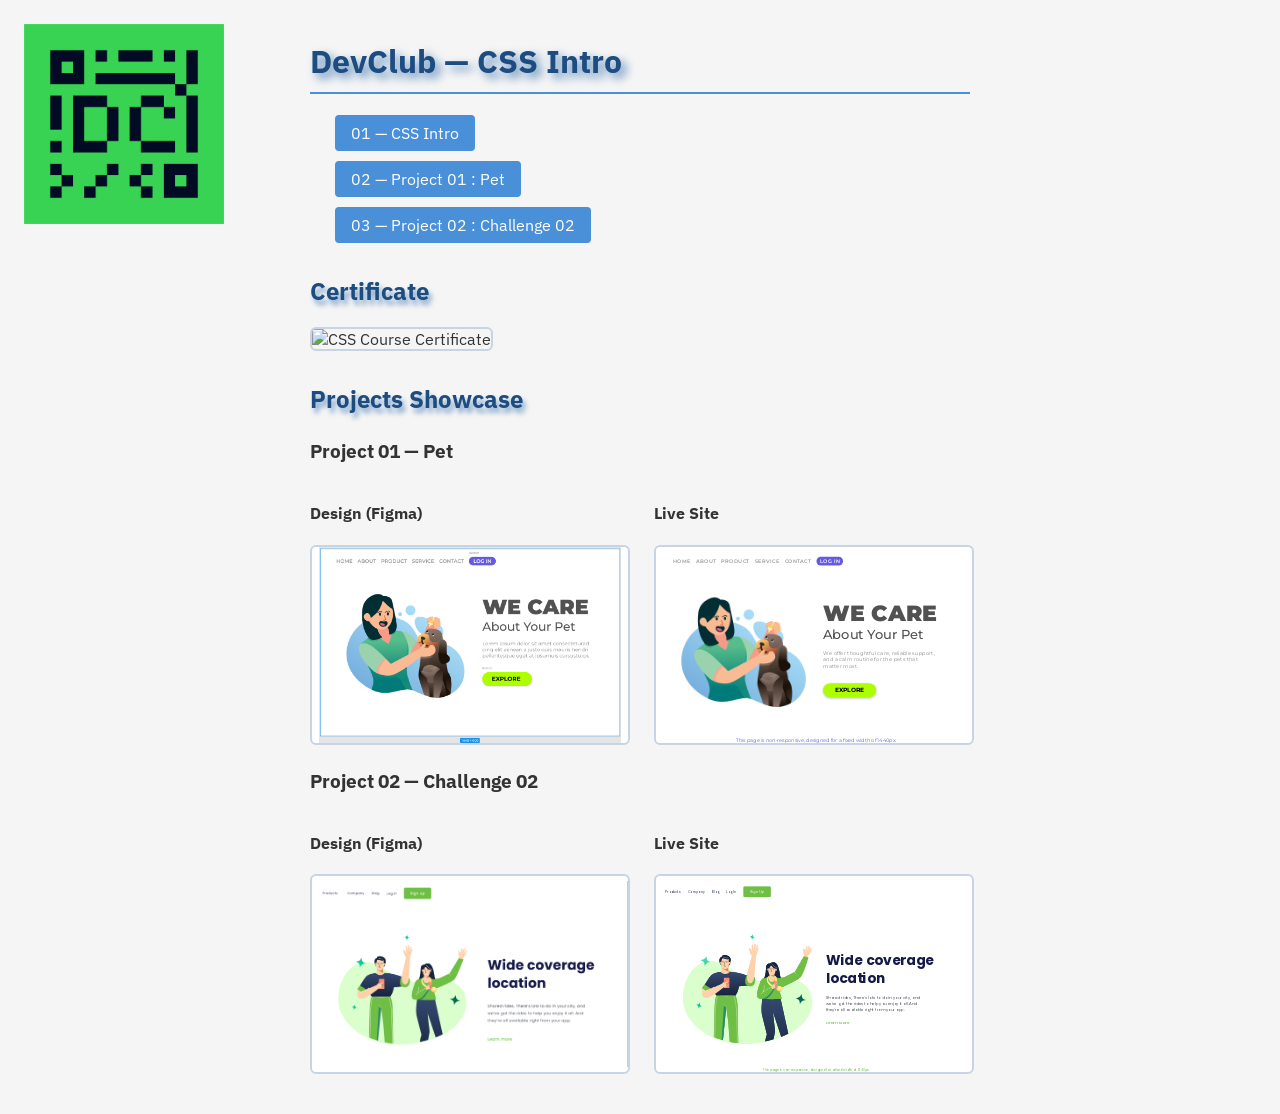
==== CSS/index.html @ 7fd3da43 "CSS Intro Finished awaiting the Certificate" ====
<!DOCTYPE html>
<html lang="en">
<head>
    <meta charset="UTF-8">
    <meta name="viewport" content="width=device-width, initial-scale=1.0">
    <title>DevClub - CSS Intro</title>

    <link rel="stylesheet" href="../CSS/style.css"> <!-- Link to external CSS file -->

    <style>
    </style>
</head>
<body>
    <h1>DevClub — CSS Intro</h1>

    <ul class="no-bullets">
        <li><a href="./01-CSS_Intro.html">01 — CSS Intro</a></li>
        <li><a href="../Standalone_projects/Project01-Pet/Index.html">02 — Project 01 : Pet</a></li>
        <li><a href="../Standalone_projects/Project02-Challenge02/index.html">03 — Project 02 : Challenge 02</a></li>
    </ul>

    <div class="certificate">
        <h2>Certificate</h2>
        <img src="../img/Certificado - CSS.png" alt="CSS Course Certificate">
    </div>

    <div class="projects-showcase">
        <h2>Projects Showcase</h2>
        
        <div class="project-item">
            <h3>Project 01 — Pet</h3>
            <div class="project-content">
                <div class="project-figma">
                    <h4>Design (Figma)</h4>
                    <img src="../Standalone_projects/Project01-Pet/img/FIGMA_Project01.png" alt="Project 01 Figma Design">
                </div>
                <div class="project-live">
                    <h4>Live Site</h4>
                    <div class="project-live-preview">
                        <iframe src="../Standalone_projects/Project01-Pet/Index.html" title="Project 01 - Pet"></iframe>
                    </div>
                </div>
            </div>
        </div>

        <div class="project-item">
            <h3>Project 02 — Challenge 02</h3>
            <div class="project-content">
                <div class="project-figma">
                    <h4>Design (Figma)</h4>
                    <!-- Add Figma embed or image here -->
                    <img src="../Standalone_projects/Project02-Challenge02/img/FIGMA_Project002.png" alt="Project 02 Figma Design">
                </div>
                <div class="project-live">
                    <h4>Live Site</h4>
                    <div class="project-live-preview">
                        <iframe src="../Standalone_projects/Project02-Challenge02/index.html" title="Project 02 - Challenge 02"></iframe>
                    </div>
                </div>
            </div>
        </div>
    </div>

        
</body>
</html>
---- CSS/style.css ----
@import url('https://fonts.googleapis.com/css2?family=IBM+Plex+Sans:wght@300;400;500;600;700&display=swap');

:root {
    --color-bg: #f5f5f5;
    --color-surface: #ffffff;
    --color-text: #333333;
    --color-primary: #1c4c80;
    --color-primary-accent: #4a90d9;
    --color-accent: #d4250e;
    --color-border: #c6d4e3;
}

* {
    /* Apply box-sizing to all elements */
    box-sizing: border-box;
    /* border-box ensures padding and border are included in the element's total width and height */
}

html {
    background-color: var(--color-bg);
    background-image: url("../img/logo-devclub.png");
    background-repeat: no-repeat;
    background-position: left 24px top 24px;
    background-size: 200px;
    background-attachment: fixed;
}
@media (max-width: 1150px) {
    html {
        background-position: center;
        background-size: min(100vw, 700px);

        background-image:
            linear-gradient(
                color-mix(in srgb, var(--color-bg) 94%, transparent),
                color-mix(in srgb, var(--color-bg) 94%, transparent)
            ),
            url("../img/logo-devclub.png");
    }
}

body {
    font-family: 'IBM Plex Sans', sans-serif;
    max-width: 700px;
    margin: 40px auto;
    padding: 0 20px;
    background: transparent;
    color: var(--color-text);
}
h1 {
    color: var(--color-primary);
    border-bottom: 2px solid var(--color-primary-accent);
    padding-bottom: 10px;
    text-shadow: 5px 5px 10px color-mix(in srgb, var(--color-primary) 40%, var(--color-primary-accent) 40%);
}
h2 {
    color: var(--color-primary);
    margin-top: 32px;
    text-shadow: 3px 5px 5px color-mix(in srgb, var(--color-primary) 30%, var(--color-primary-accent) 30%);
}
label {
    font-weight: bold;
    color: var(--color-primary);
    margin-top: 20px;
}
span {
    color: var(--color-accent) !important;
    font-weight: bold;
}
pre, .card {
    background: var(--color-surface);
    padding: 12px;
    border-radius: 6px;
    border: 1px solid var(--color-border);
    overflow-x: auto;
}
ul, ol {
    padding: 0;
}
:is(ul, ol) li {
    margin: 10px 25px;
}
a, button{
    display: inline-block;
    background: var(--color-primary-accent);
    color: var(--color-surface);
    padding: 8px 16px;
    border: none;
    border-radius: 4px;
    text-decoration: none;
    font-size: inherit;
    cursor: pointer;    
}
:is(a, button):hover {
    background: var(--color-primary);
}
iframe {
    width: 100%;
    height: 400px;
    border: none;
    margin-top: 20px;

}

/* viewport units demo */
.no-bullets {
    list-style-type: none;
    padding: 0;
}
.viewport-demo {
    margin: 20px 0 32px;
    padding: 16px;
    border: 2px solid var(--color-primary);
    border-radius: 8px;
    background: var(--color-surface);
}
.viewport-demo-grid {
    display: flex;
    gap: 16px;
    flex-wrap: wrap;
    align-items: flex-start;
}
.viewport-card {
    flex: 1 1 260px;
    padding: 16px;
    border-radius: 8px;
    border: 1px solid var(--color-border);
    background: color-mix(in srgb, var(--color-surface) 70%, var(--color-primary-accent) 30%);
}
.viewport-card h4 {
    margin-top: 0;
    color: var(--color-primary);
}
.viewport-box {
    display: grid;
    place-items: center;
    margin: 12px 0;
    min-width: 80px;
    min-height: 80px;
    border-radius: 8px;
    color: var(--color-surface);
    font-weight: bold;
}
.viewport-box-vmin {
    width: 20vmin;
    height: 20vmin;
    background: #3d8bfd;
}
.viewport-box-vmax {
    width: 20vmax;
    height: 20vmax;
    max-width: 100%;
    background: #f08c00;
}

/* certificate section */
.certificate {
    margin-top: 32px;
}
.certificate img {
    width: 100%;
    border: 2px solid var(--color-border);
    border-radius: 6px;
}

/* projects showcase */
.projects-showcase {
    margin-top: 32px;
}

.project-item {
    margin-top: 24px;
}

.project-content {
    display: grid;
    grid-template-columns: 320px 320px;
    gap: 24px;
    align-items: start;
}

.project-figma img,
.project-live-preview {
    width: 320px;
    height: 200px;
    border: 2px solid var(--color-border);
    border-radius: 6px;
    background: var(--color-surface);
}

.project-figma img {
    display: block;
    object-fit: contain;
}

.project-live-preview {
    overflow: hidden;
}

.project-live-preview iframe {
    width: 1440px;
    height: 900px;
    border: none;
    margin-top: 0;
    transform: scale(0.2222);
    transform-origin: top left;
}

@media (max-width: 720px) {
    .project-content {
        grid-template-columns: 320px;
    }
}
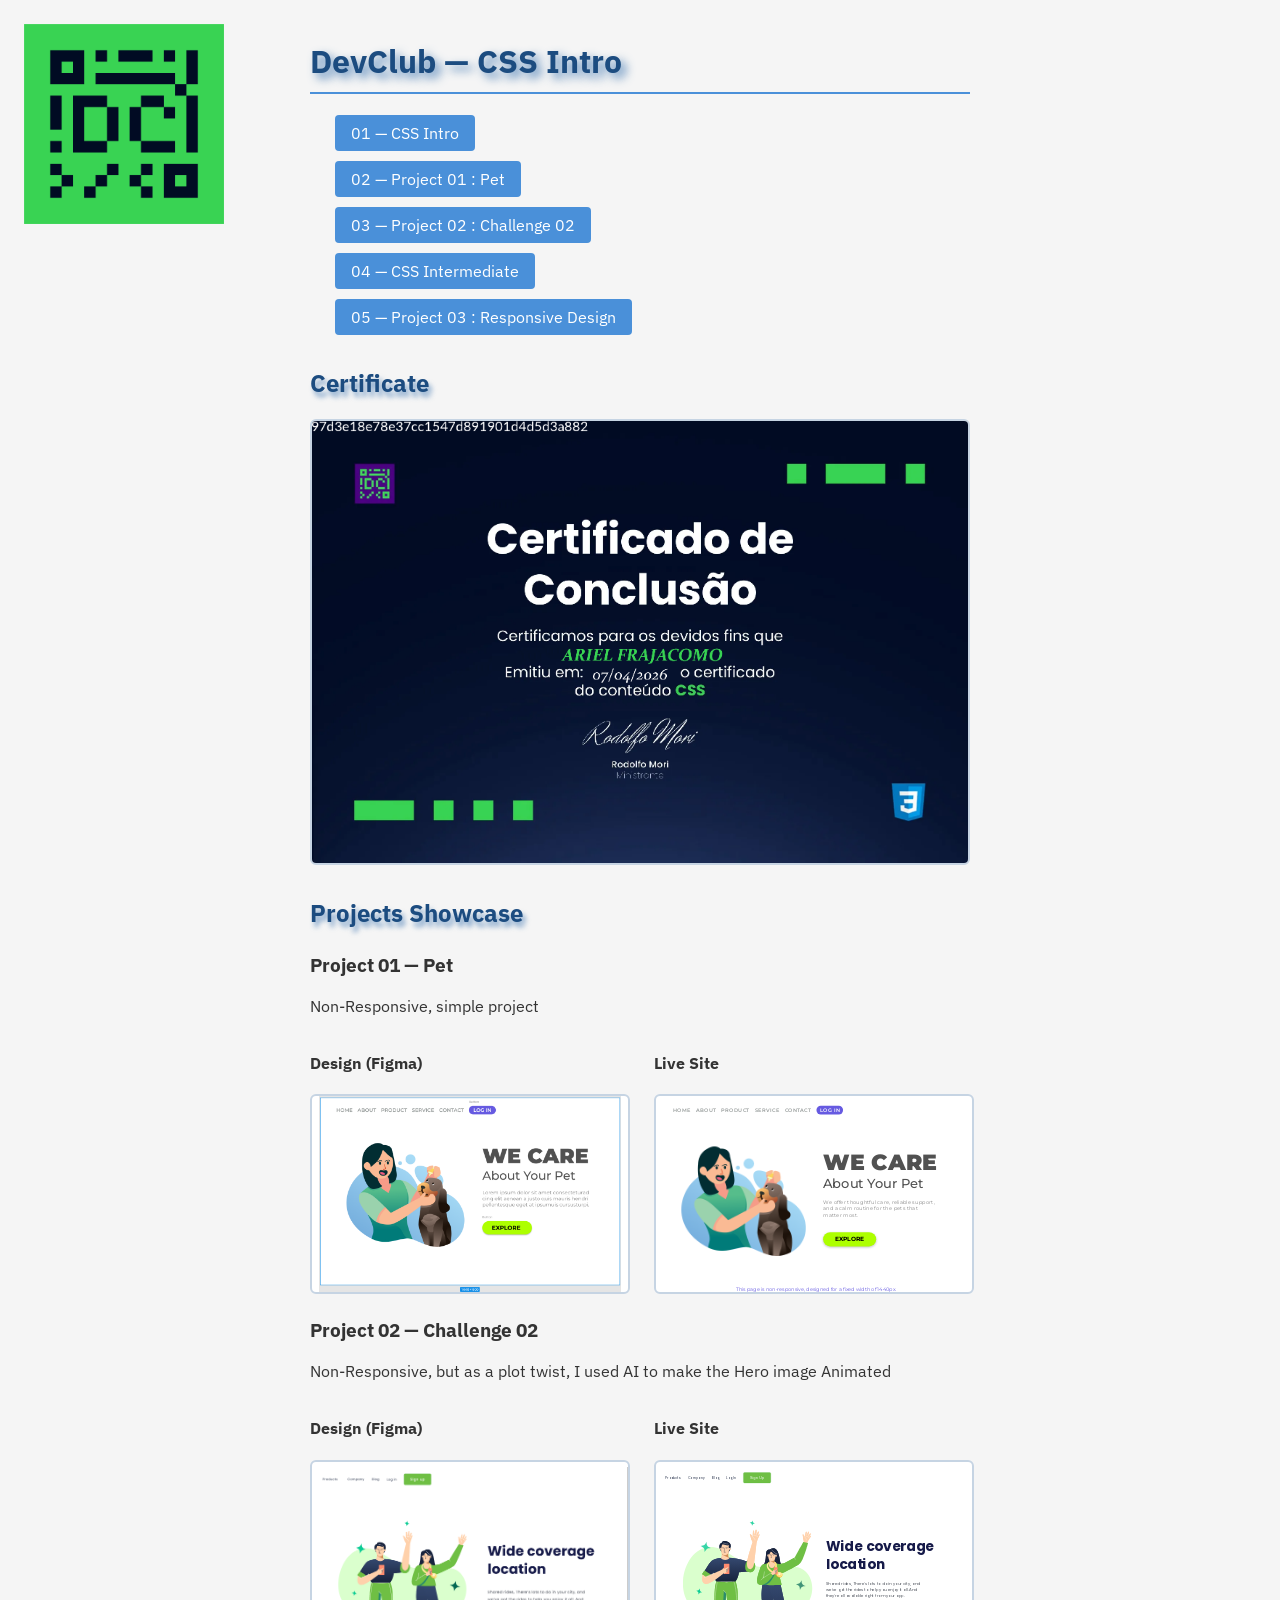
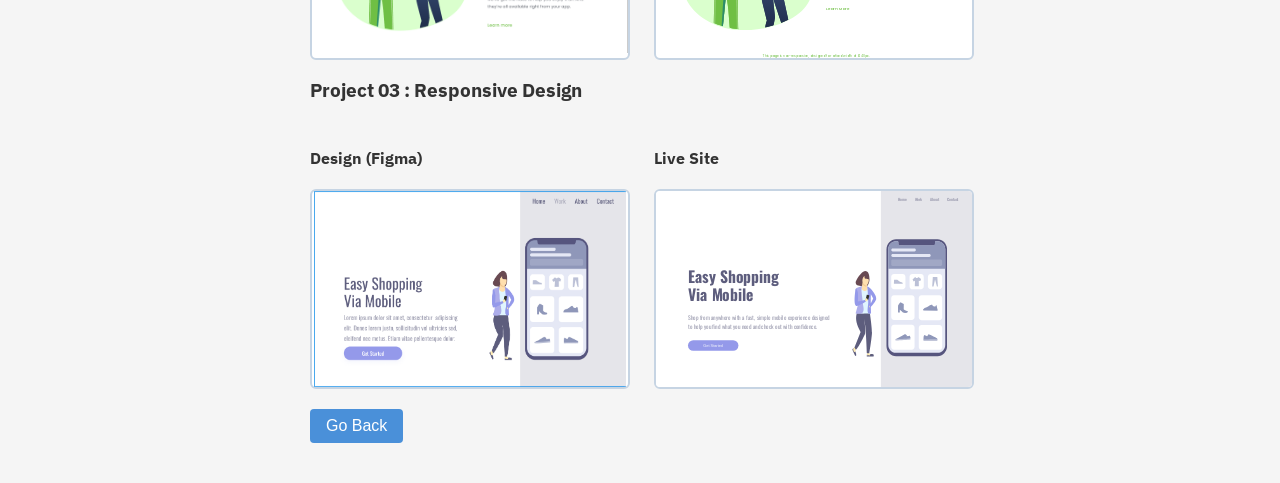
==== commit 6c510fa0: "Move assets to _assets and update refs Reorganize image assets into a central _assets/ directory and" ====
--- a/CSS/index.html
+++ b/CSS/index.html
@@ -15,13 +15,15 @@
 
     <ul class="no-bullets">
         <li><a href="./01-CSS_Intro.html">01 — CSS Intro</a></li>
-        <li><a href="../Standalone_projects/Project01-Pet/Index.html">02 — Project 01 : Pet</a></li>
-        <li><a href="../Standalone_projects/Project02-Challenge02/index.html">03 — Project 02 : Challenge 02</a></li>
+        <li><a href="../Standalone_projects/Project01-Pet/Index.html" target="_blank" rel="noopener noreferrer">02 — Project 01 : Pet</a></li>
+        <li><a href="../Standalone_projects/Project02-Challenge02/index.html" target="_blank" rel="noopener noreferrer">03 — Project 02 : Challenge 02</a></li>
+        <li><a href="./02-CSS_Intermediate.html">04 — CSS Intermediate</a></li>
+        <li><a href="../Standalone_projects/Project03-1st_Responsible_site/index.html" target="_blank" rel="noopener noreferrer">05 — Project 03 : Responsive Design</a></li>
     </ul>
 
     <div class="certificate">
         <h2>Certificate</h2>
-        <img src="../img/Certificado - CSS.png" alt="CSS Course Certificate">
+        <img src="../_assets/Certificado - CSS Intermediário.png" alt="CSS Course Certificate">
     </div>
 
     <div class="projects-showcase">
@@ -29,10 +31,11 @@
         
         <div class="project-item">
             <h3>Project 01 — Pet</h3>
+            <p>Non-Responsive, simple project</p>
             <div class="project-content">
                 <div class="project-figma">
                     <h4>Design (Figma)</h4>
-                    <img src="../Standalone_projects/Project01-Pet/img/FIGMA_Project01.png" alt="Project 01 Figma Design">
+                    <img src="../Standalone_projects/Project01-Pet/_assets/FIGMA_Project01.png" alt="Project 01 Figma Design">
                 </div>
                 <div class="project-live">
                     <h4>Live Site</h4>
@@ -45,11 +48,11 @@
 
         <div class="project-item">
             <h3>Project 02 — Challenge 02</h3>
+            <p>Non-Responsive, but as a plot twist, I used AI to make the Hero image Animated</p>
             <div class="project-content">
                 <div class="project-figma">
                     <h4>Design (Figma)</h4>
-                    <!-- Add Figma embed or image here -->
-                    <img src="../Standalone_projects/Project02-Challenge02/img/FIGMA_Project002.png" alt="Project 02 Figma Design">
+                    <img src="../Standalone_projects/Project02-Challenge02/_assets/FIGMA_Project002.png" alt="Project 02 Figma Design">
                 </div>
                 <div class="project-live">
                     <h4>Live Site</h4>
@@ -60,7 +63,23 @@
             </div>
         </div>
     </div>
+    <h3>Project 03 : Responsive Design</h3>
+        <div class="project-item">
+            <div class="project-content">
+                <div class="project-figma">
+                    <h4>Design (Figma)</h4>
+                    <img src="../Standalone_projects/Project03-1st_Responsible_site/_assets/FIGMA_PROJECT03.png" alt="Project 03 Figma Design">
+                </div>
+                <div class="project-live">
+                    <h4>Live Site</h4>
+                    <div class="project-live-preview" >
+                        <iframe src="../Standalone_projects/Project03-1st_Responsible_site/index.html" title="Project 03 - Responsive Design"></iframe>
+                    </div>
+                </div>
+            </div>
+        </div>
+    <br>
+    <button onclick="history.back()">Go Back</button>
 
-        
 </body>
 </html>
--- a/CSS/style.css
+++ b/CSS/style.css
@@ -19,7 +19,7 @@
 
 html {
     background-color: var(--color-bg);
-    background-image: url("../img/logo-devclub.png");
+    background-image: url("../_assets/logo-devclub.png");
     background-repeat: no-repeat;
     background-position: left 24px top 24px;
     background-size: 200px;
@@ -35,7 +35,7 @@
                 color-mix(in srgb, var(--color-bg) 94%, transparent),
                 color-mix(in srgb, var(--color-bg) 94%, transparent)
             ),
-            url("../img/logo-devclub.png");
+            url("../_assets/logo-devclub.png");
     }
 }
 
@@ -67,12 +67,21 @@
     color: var(--color-accent) !important;
     font-weight: bold;
 }
+code {
+    background: var(--color-surface);
+    padding: 2px 6px;
+    border-radius: 4px;
+    border: 1px solid var(--color-border);
+    color: var(--color-primary);
+}
 pre, .card {
     background: var(--color-surface);
     padding: 12px;
     border-radius: 6px;
     border: 1px solid var(--color-border);
     overflow-x: auto;
+    color: var(--color-primary);
+    
 }
 ul, ol {
     padding: 0;
@@ -102,6 +111,16 @@
 
 }
 
+blockquote {
+    border-left: 3px solid var(--color-primary-accent);
+    border-radius: 0 4px 4px 0;
+    margin: 8px 0 8px 0;
+    padding: 8px 16px;
+    background: var(--color-surface);
+    color: var(--color-text);
+    
+}
+
 /* viewport units demo */
 .no-bullets {
     list-style-type: none;
@@ -157,12 +176,23 @@
 .certificate {
     margin-top: 32px;
 }
+.certificate-link {
+    display: block;
+    background: transparent;
+    padding: 0;
+    border-radius: 0;
+}
+
+.certificate-link:hover {
+    background: transparent;
+}
+
 .certificate img {
     width: 100%;
+    display: block;
     border: 2px solid var(--color-border);
     border-radius: 6px;
 }
-
 /* projects showcase */
 .projects-showcase {
     margin-top: 32px;
@@ -195,6 +225,10 @@
 
 .project-live-preview {
     overflow: hidden;
+}
+
+.project-open-link {
+    margin-top: 12px;
 }
 
 .project-live-preview iframe {
